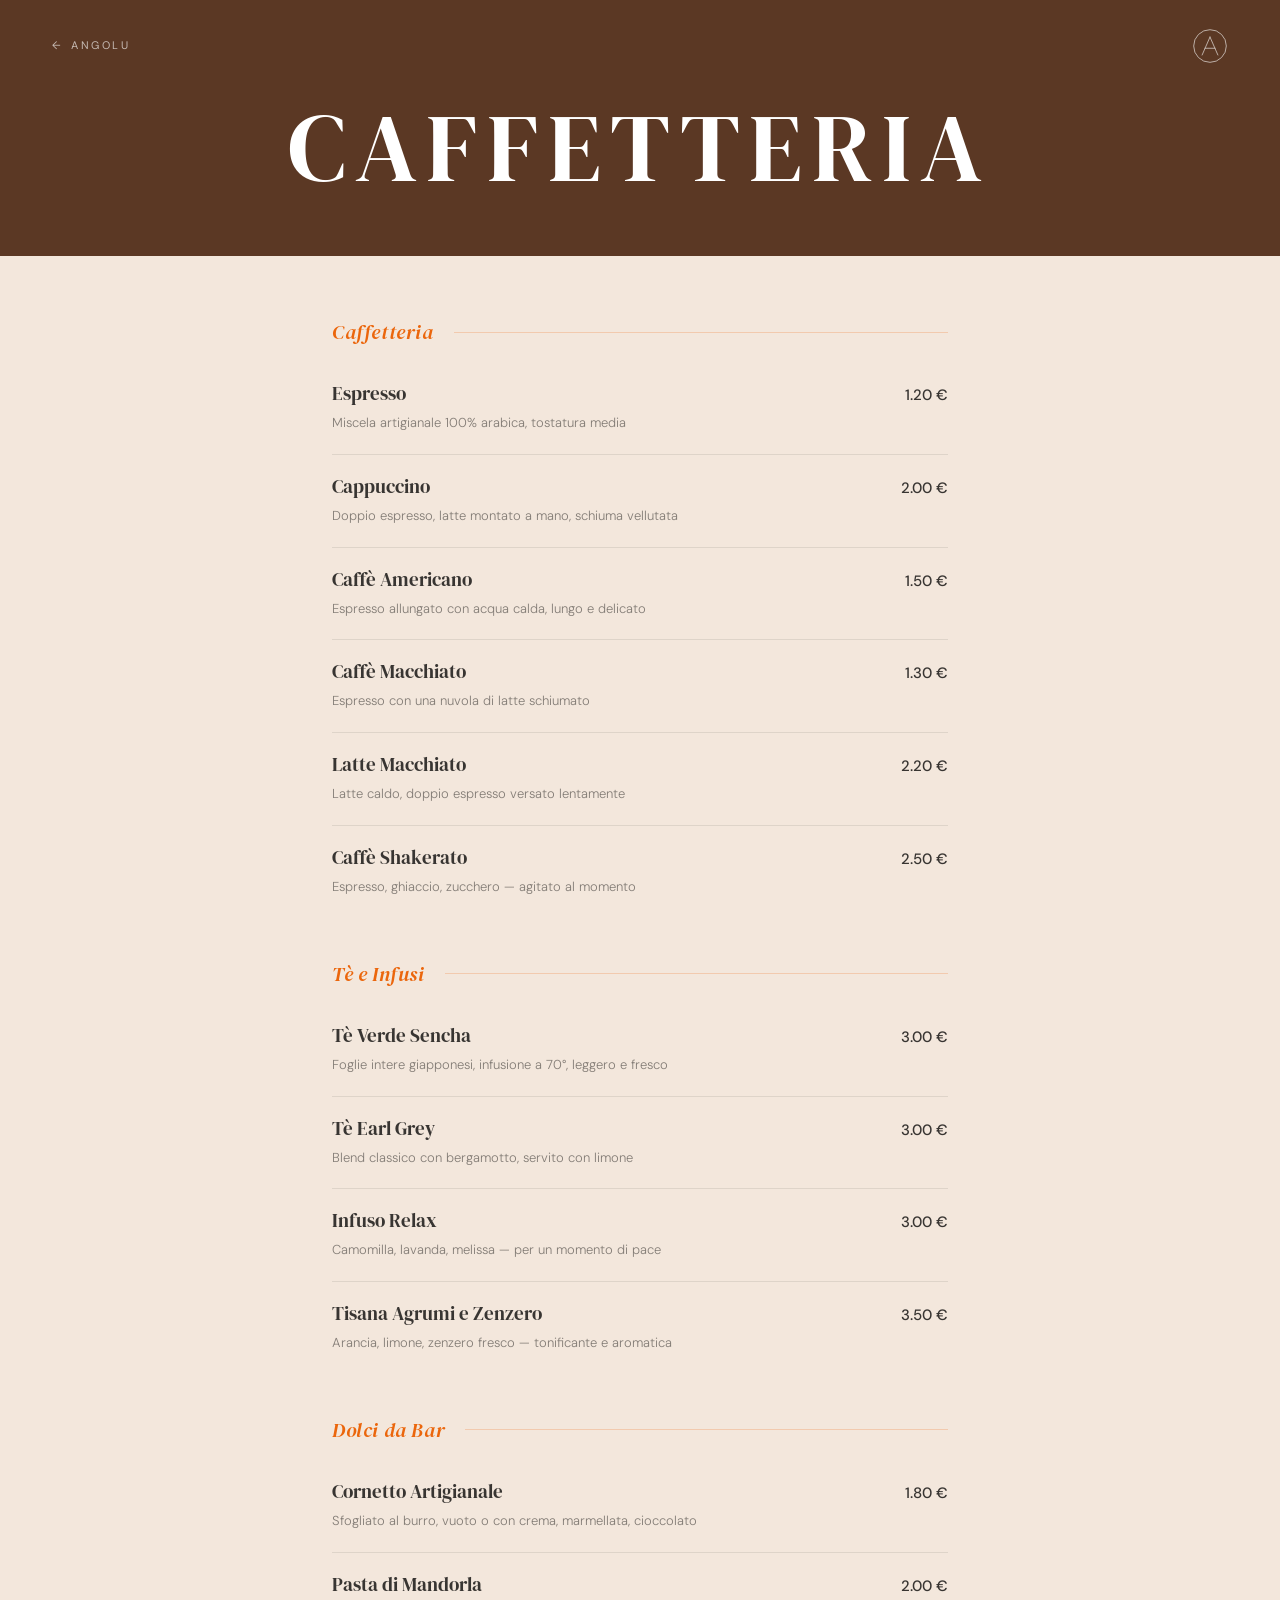
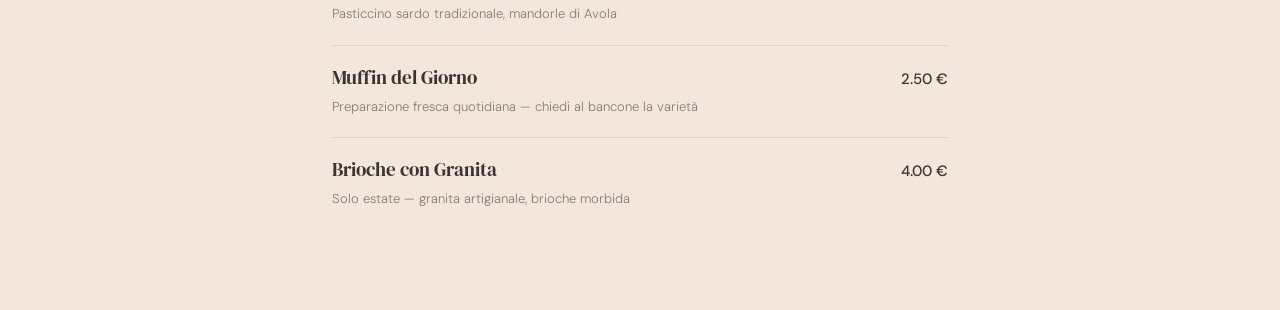
==== caffetteria.html @ 8bc043ad "Initial commit: Angolu bar menu website Co-Authored-By: Claude Sonnet 4.6 <noreply@anthropic.com>" ====
<!DOCTYPE html>
<html lang="it">
<head>
  <meta charset="UTF-8">
  <meta name="viewport" content="width=device-width, initial-scale=1.0">
  <title>Caffetteria — Angolu</title>
  <style>
    :root {
      --header-color: #5b3824;
      --body-color: #f3e7dc;
    }
  </style>
  <link rel="preconnect" href="https://fonts.googleapis.com">
  <link rel="preconnect" href="https://fonts.gstatic.com" crossorigin>
  <link href="https://fonts.googleapis.com/css2?family=DM+Serif+Display:ital@0;1&family=DM+Sans:wght@300;400;500&display=swap" rel="stylesheet">
  <link rel="stylesheet" href="style.css">
</head>
<body class="menu-page">

  <header class="menu-header">
    <nav class="header-nav">
      <a href="index.html" class="back-link">
        <span class="back-arrow">←</span>
        Angolu
      </a>
      <img src="assets/logo.svg" alt="Angolu" class="header-logo">
    </nav>
    <h1 class="category-title">Caffetteria</h1>
  </header>

  <main>
    <div class="menu-content" id="menu-container"></div>
  </main>

  <script src="menu-data.js"></script>
  <script src="app.js"></script>
  <script>renderMenu('caffetteria');</script>

</body>
</html>
---- style.css ----
/* ============================================
   VARIABLES & BASE
   ============================================ */

:root {
  --font-display: 'DM Serif Display', Georgia, serif;
  --font-body: 'DM Sans', system-ui, sans-serif;
}

*, *::before, *::after {
  box-sizing: border-box;
  margin: 0;
  padding: 0;
}

html {
  font-size: 16px;
  -webkit-font-smoothing: antialiased;
  -moz-osx-font-smoothing: grayscale;
}

body {
  font-family: var(--font-body);
  line-height: 1.6;
}

a {
  text-decoration: none;
  color: inherit;
}

/* ============================================
   HOMEPAGE
   ============================================ */

body.home {
  background: #0a0a0a;
  color: #f5f0e8;
  min-height: 100vh;
  display: flex;
  align-items: center;
  justify-content: center;
}

.home-main {
  display: flex;
  flex-direction: column;
  align-items: center;
  padding: 60px 40px;
  text-align: center;
  width: 100%;
  max-width: 840px;
}

.home-logo {
  margin-bottom: 36px;
  animation: fadeUp 0.9s ease both;
}

.home-logo .logo-img {
  width: 72px;
  height: 72px;
}

.home-title {
  font-family: var(--font-display);
  font-size: clamp(52px, 10vw, 100px);
  font-weight: 400;
  letter-spacing: 0.22em;
  text-transform: uppercase;
  color: #f5f0e8;
  line-height: 1;
  margin-bottom: 18px;
  animation: fadeUp 0.9s 0.12s ease both;
}

.home-subtitle {
  font-family: var(--font-body);
  font-size: 11px;
  font-weight: 300;
  letter-spacing: 0.3em;
  text-transform: uppercase;
  color: rgba(245, 240, 232, 0.4);
  margin-bottom: 68px;
  animation: fadeUp 0.9s 0.22s ease both;
}

.home-cta {
  display: flex;
  gap: 20px;
  flex-wrap: wrap;
  justify-content: center;
  margin-bottom: 80px;
  animation: fadeUp 0.9s 0.36s ease both;
}

.cta-card {
  position: relative;
  overflow: hidden;
  display: flex;
  align-items: center;
  justify-content: center;
  padding: 20px 52px;
  border: 1px solid rgba(245, 240, 232, 0.28);
  min-width: 180px;
  cursor: pointer;
  transition: border-color 0.4s;
}

.cta-card::before {
  content: '';
  position: absolute;
  inset: 0;
  background: #f5f0e8;
  transform: translateY(101%);
  transition: transform 0.45s cubic-bezier(0.4, 0, 0.2, 1);
}

.cta-card:hover::before {
  transform: translateY(0);
}

.cta-card:hover {
  border-color: #f5f0e8;
}

.cta-card:hover .cta-label {
  color: #0a0a0a;
}

.cta-label {
  font-family: var(--font-body);
  font-size: 11px;
  font-weight: 400;
  letter-spacing: 0.28em;
  text-transform: uppercase;
  color: #f5f0e8;
  position: relative;
  z-index: 1;
  transition: color 0.35s;
}

.home-footer {
  animation: fadeUp 0.9s 0.5s ease both;
}

.social-link {
  display: inline-flex;
  align-items: center;
  gap: 9px;
  color: rgba(245, 240, 232, 0.35);
  font-family: var(--font-body);
  font-size: 11px;
  font-weight: 300;
  letter-spacing: 0.22em;
  text-transform: uppercase;
  transition: color 0.3s;
}

.social-link:hover {
  color: rgba(245, 240, 232, 0.85);
}

.social-link svg {
  width: 16px;
  height: 16px;
  flex-shrink: 0;
}

/* ============================================
   HOMEPAGE ANIMATION
   ============================================ */

@keyframes fadeUp {
  from {
    opacity: 0;
    transform: translateY(22px);
  }
  to {
    opacity: 1;
    transform: translateY(0);
  }
}

/* ============================================
   MENU PAGES
   ============================================ */

body.menu-page {
  background: var(--body-color);
  min-height: 100vh;
}

.menu-header {
  background: var(--header-color);
  color: white;
  padding: 28px 52px 60px;
  display: flex;
  flex-direction: column;
}

.header-nav {
  display: flex;
  justify-content: space-between;
  align-items: center;
  margin-bottom: 36px;
}

.back-link {
  font-family: var(--font-body);
  font-size: 11px;
  font-weight: 400;
  letter-spacing: 0.22em;
  text-transform: uppercase;
  color: rgba(255, 255, 255, 0.65);
  display: inline-flex;
  align-items: center;
  gap: 8px;
  transition: color 0.25s;
}

.back-link:hover {
  color: white;
}

.back-arrow {
  display: inline-block;
  transition: transform 0.25s;
}

.back-link:hover .back-arrow {
  transform: translateX(-4px);
}

.header-logo {
  width: 36px;
  height: 36px;
  opacity: 0.7;
}

.category-title {
  font-family: var(--font-display);
  font-size: clamp(58px, 10vw, 96px);
  font-weight: 400;
  color: white;
  text-align: center;
  letter-spacing: 0.1em;
  text-transform: uppercase;
  line-height: 1;
}

/* ============================================
   MENU CONTENT
   ============================================ */

.menu-content {
  max-width: 720px;
  margin: 0 auto;
  padding: 60px 52px 100px;
}

.menu-section {
  margin-bottom: 60px;
}

.menu-section:last-child {
  margin-bottom: 0;
}

.section-title {
  font-family: var(--font-display);
  font-style: italic;
  font-size: 20px;
  font-weight: 400;
  color: #eb660c;
  display: flex;
  align-items: center;
  gap: 20px;
  margin-bottom: 28px;
  letter-spacing: 0.03em;
}

.section-title::after {
  content: '';
  flex: 1;
  height: 1px;
  background: rgba(235, 102, 12, 0.22);
}

.item-list {
  list-style: none;
}

.menu-item {
  padding: 20px 0;
  border-bottom: 1px solid rgba(56, 53, 50, 0.11);
}

.menu-item:first-child {
  padding-top: 6px;
}

.menu-item:last-child {
  border-bottom: none;
  padding-bottom: 0;
}

.item-header {
  display: flex;
  justify-content: space-between;
  align-items: baseline;
  gap: 20px;
  margin-bottom: 6px;
}

.item-name {
  font-family: var(--font-display);
  font-size: 19px;
  font-weight: 400;
  color: #383532;
  line-height: 1.2;
}

.item-price {
  font-family: var(--font-body);
  font-size: 15px;
  font-weight: 500;
  color: #383532;
  white-space: nowrap;
  flex-shrink: 0;
}

.item-desc {
  font-family: var(--font-body);
  font-size: 13px;
  font-weight: 300;
  color: rgba(56, 53, 50, 0.6);
  line-height: 1.6;
  margin: 0;
}

/* ============================================
   RESPONSIVE
   ============================================ */

@media (max-width: 640px) {
  .home-main {
    padding: 52px 28px;
  }

  .home-cta {
    flex-direction: column;
    align-items: stretch;
    gap: 12px;
    margin-bottom: 60px;
  }

  .cta-card {
    padding: 18px 32px;
    min-width: unset;
  }

  .menu-header {
    padding: 24px 28px 44px;
  }

  .header-nav {
    margin-bottom: 28px;
  }

  .menu-content {
    padding: 40px 28px 72px;
  }

  .section-title {
    font-size: 18px;
  }

  .item-name {
    font-size: 17px;
  }
}
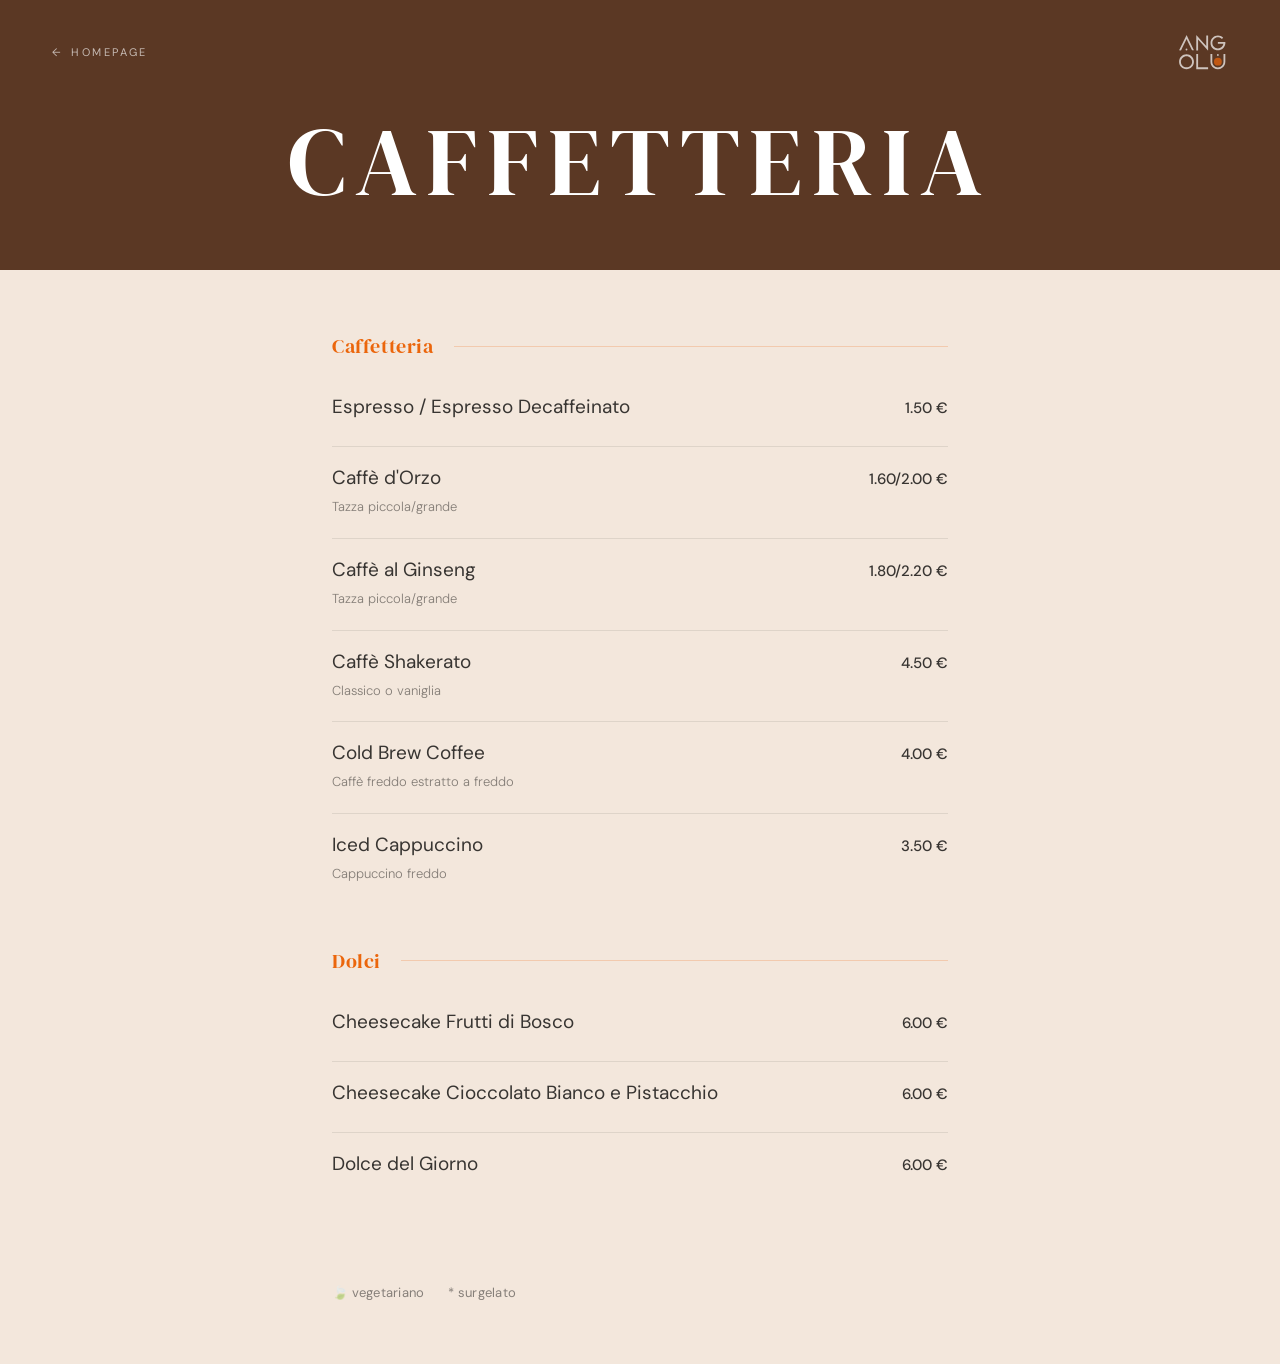
==== commit b285af36: "fix" ====
--- a/caffetteria.html
+++ b/caffetteria.html
@@ -1,40 +1,47 @@
-<!DOCTYPE html>
+<!doctype html>
 <html lang="it">
-<head>
-  <meta charset="UTF-8">
-  <meta name="viewport" content="width=device-width, initial-scale=1.0">
-  <title>Caffetteria — Angolu</title>
-  <style>
-    :root {
-      --header-color: #5b3824;
-      --body-color: #f3e7dc;
-    }
-  </style>
-  <link rel="preconnect" href="https://fonts.googleapis.com">
-  <link rel="preconnect" href="https://fonts.gstatic.com" crossorigin>
-  <link href="https://fonts.googleapis.com/css2?family=DM+Serif+Display:ital@0;1&family=DM+Sans:wght@300;400;500&display=swap" rel="stylesheet">
-  <link rel="stylesheet" href="style.css">
-</head>
-<body class="menu-page">
+  <head>
+    <meta charset="UTF-8" />
+    <meta name="viewport" content="width=device-width, initial-scale=1.0" />
+    <title>Caffetteria — Angolu</title>
+    <style>
+      :root {
+        --header-color: #5b3824;
+        --body-color: #f3e7dc;
+      }
+    </style>
+    <link rel="preconnect" href="https://fonts.googleapis.com" />
+    <link rel="preconnect" href="https://fonts.gstatic.com" crossorigin />
+    <link
+      href="https://fonts.googleapis.com/css2?family=DM+Serif+Display:ital@0;1&family=DM+Sans:wght@300;400;500&display=swap"
+      rel="stylesheet"
+    />
+    <link rel="stylesheet" href="style.css" />
+  </head>
+  <body class="menu-page">
+    <header class="menu-header">
+      <nav class="header-nav">
+        <a href="index.html" class="back-link">
+          <span class="back-arrow">←</span>
+          homepage
+        </a>
+        <img src="assets/logo.svg" alt="Angolu" class="header-logo" />
+      </nav>
+      <h1 class="category-title">Caffetteria</h1>
+    </header>
 
-  <header class="menu-header">
-    <nav class="header-nav">
-      <a href="index.html" class="back-link">
-        <span class="back-arrow">←</span>
-        Angolu
-      </a>
-      <img src="assets/logo.svg" alt="Angolu" class="header-logo">
-    </nav>
-    <h1 class="category-title">Caffetteria</h1>
-  </header>
+    <main>
+      <div class="menu-content" id="menu-container"></div>
+      <div class="menu-legend">
+        <span>🍃 vegetariano</span>
+        <span>* surgelato</span>
+      </div>
+    </main>
 
-  <main>
-    <div class="menu-content" id="menu-container"></div>
-  </main>
-
-  <script src="menu-data.js"></script>
-  <script src="app.js"></script>
-  <script>renderMenu('caffetteria');</script>
-
-</body>
+    <script src="menu-data.js"></script>
+    <script src="app.js"></script>
+    <script>
+      renderMenu("caffetteria");
+    </script>
+  </body>
 </html>
--- a/style.css
+++ b/style.css
@@ -3,11 +3,13 @@
    ============================================ */
 
 :root {
-  --font-display: 'DM Serif Display', Georgia, serif;
-  --font-body: 'DM Sans', system-ui, sans-serif;
-}
-
-*, *::before, *::after {
+  --font-display: "DM Serif Display", Georgia, serif;
+  --font-body: "DM Sans", system-ui, sans-serif;
+}
+
+*,
+*::before,
+*::after {
   box-sizing: border-box;
   margin: 0;
   padding: 0;
@@ -29,6 +31,19 @@
   color: inherit;
 }
 
+.section-title {
+  font-family: var(--font-display);
+  font-style: normal;
+  font-size: 22px !important;
+  font-weight: 400;
+  color: #eb660c;
+  display: flex;
+  align-items: center;
+  gap: 20px;
+  margin-bottom: 28px;
+  letter-spacing: 0.03em;
+}
+
 /* ============================================
    HOMEPAGE
    ============================================ */
@@ -36,7 +51,6 @@
 body.home {
   background: #0a0a0a;
   color: #f5f0e8;
-  min-height: 100vh;
   display: flex;
   align-items: center;
   justify-content: center;
@@ -58,8 +72,8 @@
 }
 
 .home-logo .logo-img {
-  width: 72px;
-  height: 72px;
+  width: 125px;
+  height: 125px;
 }
 
 .home-title {
@@ -108,7 +122,7 @@
 }
 
 .cta-card::before {
-  content: '';
+  content: "";
   position: absolute;
   inset: 0;
   background: #f5f0e8;
@@ -188,7 +202,6 @@
 
 body.menu-page {
   background: var(--body-color);
-  min-height: 100vh;
 }
 
 .menu-header {
@@ -233,14 +246,14 @@
 }
 
 .header-logo {
-  width: 36px;
-  height: 36px;
+  width: 50px;
+  height: 50px;
   opacity: 0.7;
 }
 
 .category-title {
   font-family: var(--font-display);
-  font-size: clamp(58px, 10vw, 96px);
+  font-size: clamp(40px, 10vw, 96px);
   font-weight: 400;
   color: white;
   text-align: center;
@@ -269,8 +282,8 @@
 
 .section-title {
   font-family: var(--font-display);
-  font-style: italic;
-  font-size: 20px;
+  font-style: normal;
+  font-size: 20px !important;
   font-weight: 400;
   color: #eb660c;
   display: flex;
@@ -281,7 +294,7 @@
 }
 
 .section-title::after {
-  content: '';
+  content: "";
   flex: 1;
   height: 1px;
   background: rgba(235, 102, 12, 0.22);
@@ -314,7 +327,7 @@
 }
 
 .item-name {
-  font-family: var(--font-display);
+  font-family: var(--font-body);
   font-size: 19px;
   font-weight: 400;
   color: #383532;
@@ -380,3 +393,27 @@
     font-size: 17px;
   }
 }
+
+.menu-legend {
+  max-width: 720px;
+  margin: 0 auto;
+  padding: 0 52px 60px;
+  display: flex;
+  gap: 24px;
+  font-family: var(--font-body);
+  font-size: 13px;
+  color: rgba(0, 0, 0, 0.45);
+  letter-spacing: 0.02em;
+}
+
+.menu-legend span {
+  display: flex;
+  align-items: center;
+  gap: 6px;
+}
+
+@media (max-width: 600px) {
+  .menu-legend {
+    padding: 0 28px 48px;
+  }
+}
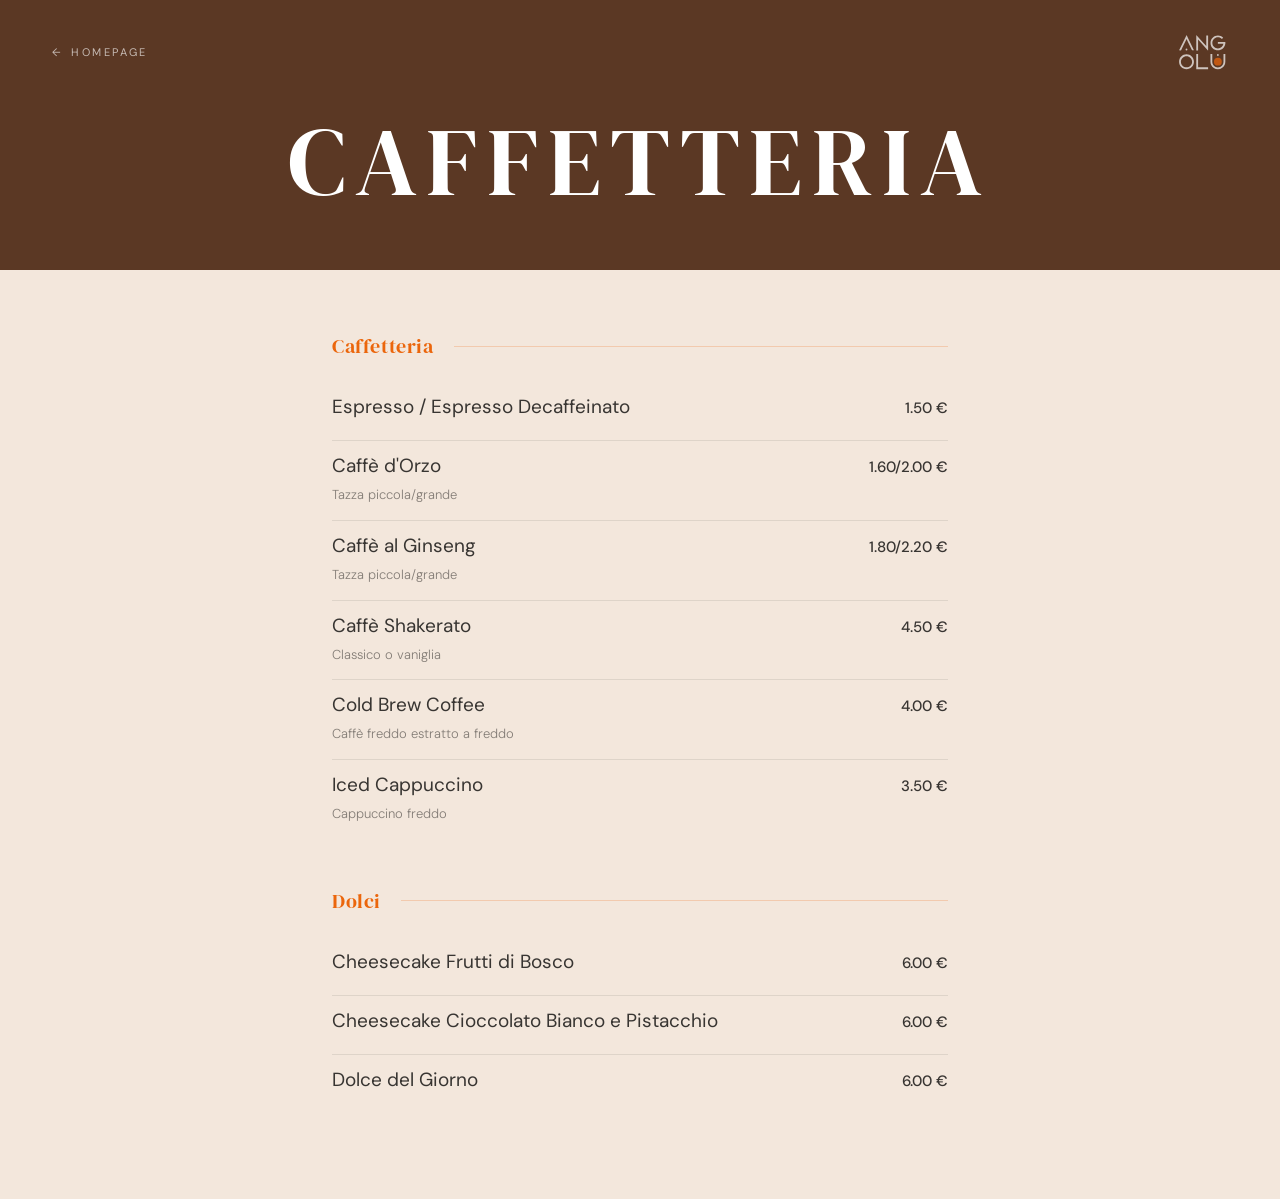
==== commit 53e8d588: "fix" ====
--- a/caffetteria.html
+++ b/caffetteria.html
@@ -32,10 +32,6 @@
 
     <main>
       <div class="menu-content" id="menu-container"></div>
-      <div class="menu-legend">
-        <span>🍃 vegetariano</span>
-        <span>* surgelato</span>
-      </div>
     </main>
 
     <script src="menu-data.js"></script>
--- a/style.css
+++ b/style.css
@@ -162,7 +162,7 @@
   display: inline-flex;
   align-items: center;
   gap: 9px;
-  color: rgba(245, 240, 232, 0.35);
+  color: #f5f0e8;
   font-family: var(--font-body);
   font-size: 11px;
   font-weight: 300;
@@ -305,7 +305,7 @@
 }
 
 .menu-item {
-  padding: 20px 0;
+  padding: 14px 0;
   border-bottom: 1px solid rgba(56, 53, 50, 0.11);
 }
 
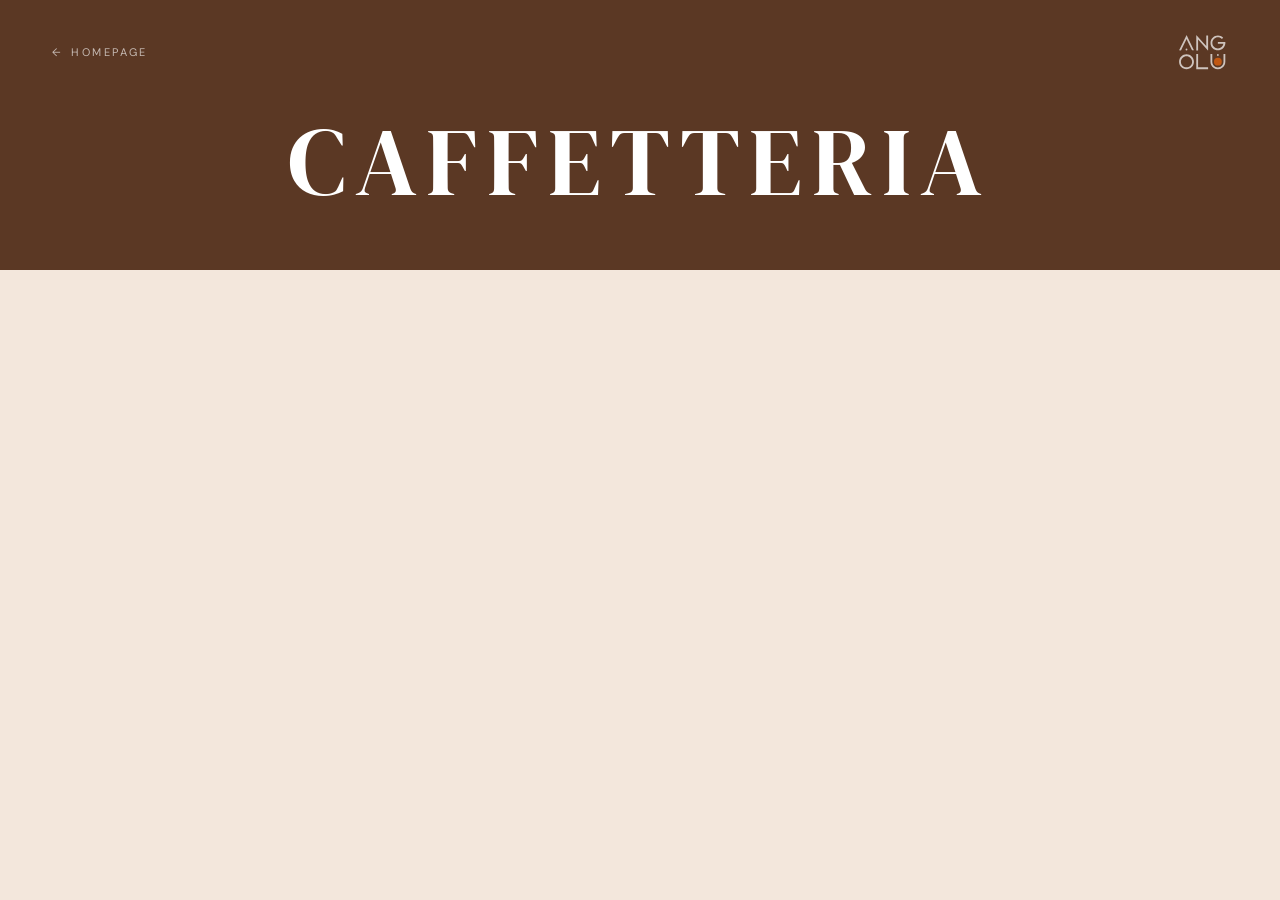
==== commit 82cfbb2f: "Update caffetteria.html" ====
--- a/caffetteria.html
+++ b/caffetteria.html
@@ -37,7 +37,7 @@
     <script src="menu-data.js"></script>
     <script src="app.js"></script>
     <script>
-      renderMenu("caffetteria");
+      renderMenu("Caffetteria");
     </script>
   </body>
 </html>
--- a/style.css
+++ b/style.css
@@ -50,7 +50,7 @@
 
 body.home {
   background: #0a0a0a;
-  color: #f5f0e8;
+  color: #ffffff;
   display: flex;
   align-items: center;
   justify-content: center;
@@ -82,7 +82,7 @@
   font-weight: 400;
   letter-spacing: 0.22em;
   text-transform: uppercase;
-  color: #f5f0e8;
+  color: #ffffff;
   line-height: 1;
   margin-bottom: 18px;
   animation: fadeUp 0.9s 0.12s ease both;
@@ -125,7 +125,7 @@
   content: "";
   position: absolute;
   inset: 0;
-  background: #f5f0e8;
+  background: #ffffff;
   transform: translateY(101%);
   transition: transform 0.45s cubic-bezier(0.4, 0, 0.2, 1);
 }
@@ -135,7 +135,7 @@
 }
 
 .cta-card:hover {
-  border-color: #f5f0e8;
+  border-color: #ffffff;
 }
 
 .cta-card:hover .cta-label {
@@ -148,7 +148,7 @@
   font-weight: 400;
   letter-spacing: 0.28em;
   text-transform: uppercase;
-  color: #f5f0e8;
+  color: #ffffff;
   position: relative;
   z-index: 1;
   transition: color 0.35s;
@@ -162,7 +162,7 @@
   display: inline-flex;
   align-items: center;
   gap: 9px;
-  color: #f5f0e8;
+  color: #ffffff;
   font-family: var(--font-body);
   font-size: 11px;
   font-weight: 300;
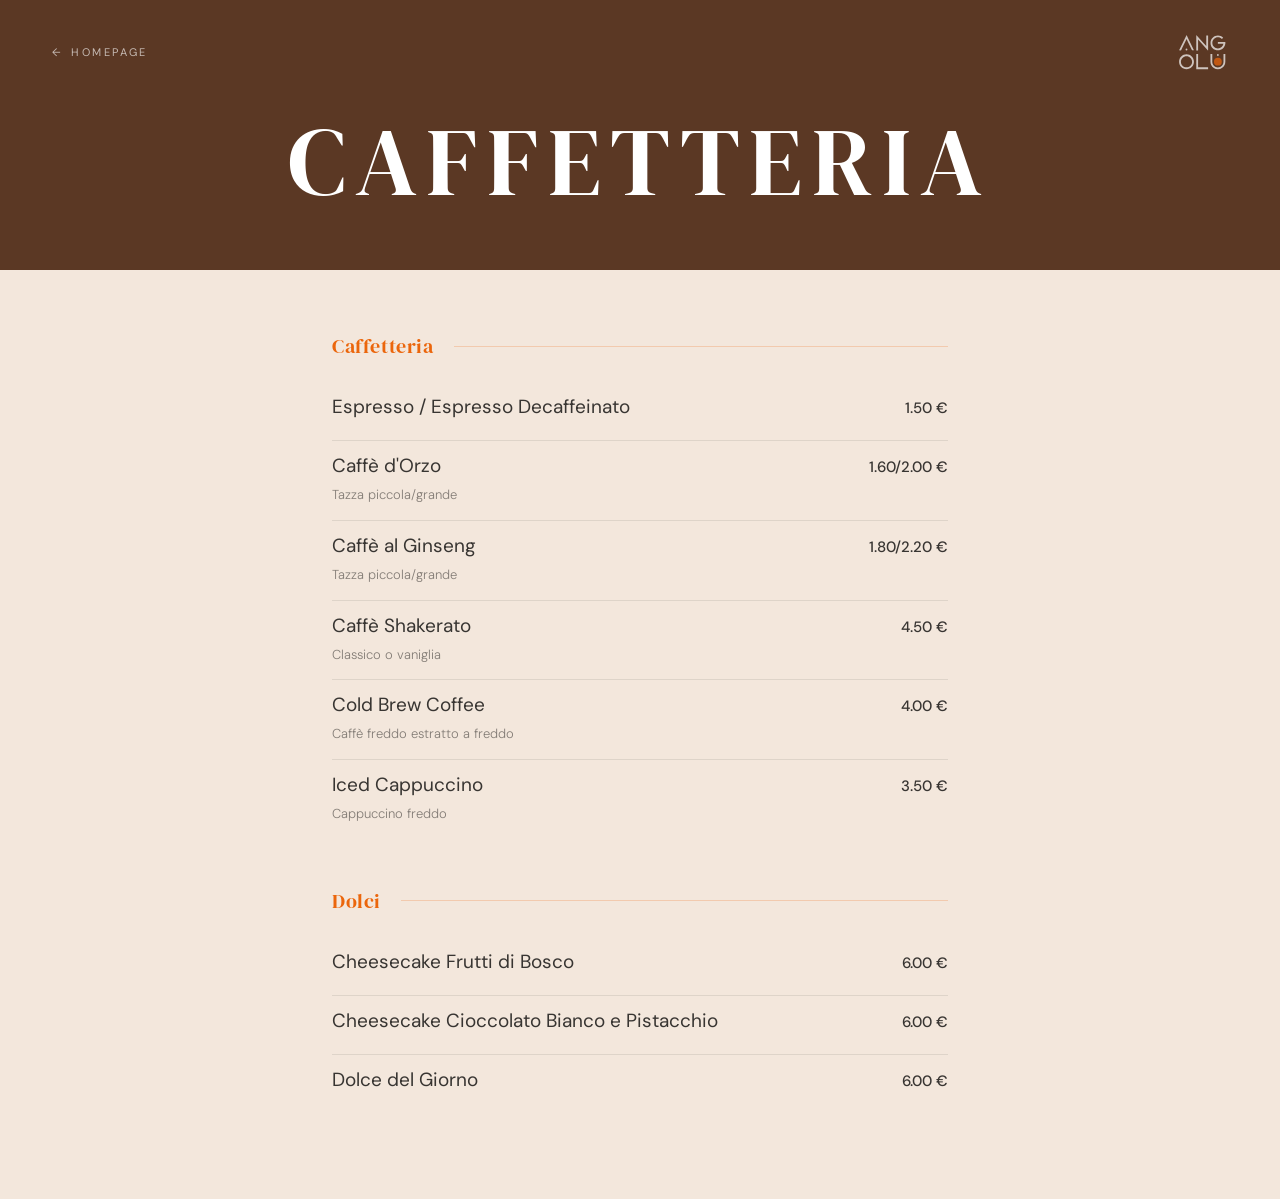
==== commit ef775350: "Update caffetteria.html" ====
--- a/caffetteria.html
+++ b/caffetteria.html
@@ -37,7 +37,7 @@
     <script src="menu-data.js"></script>
     <script src="app.js"></script>
     <script>
-      renderMenu("Caffetteria");
+      renderMenu("CAFFETTERIA");
     </script>
   </body>
 </html>
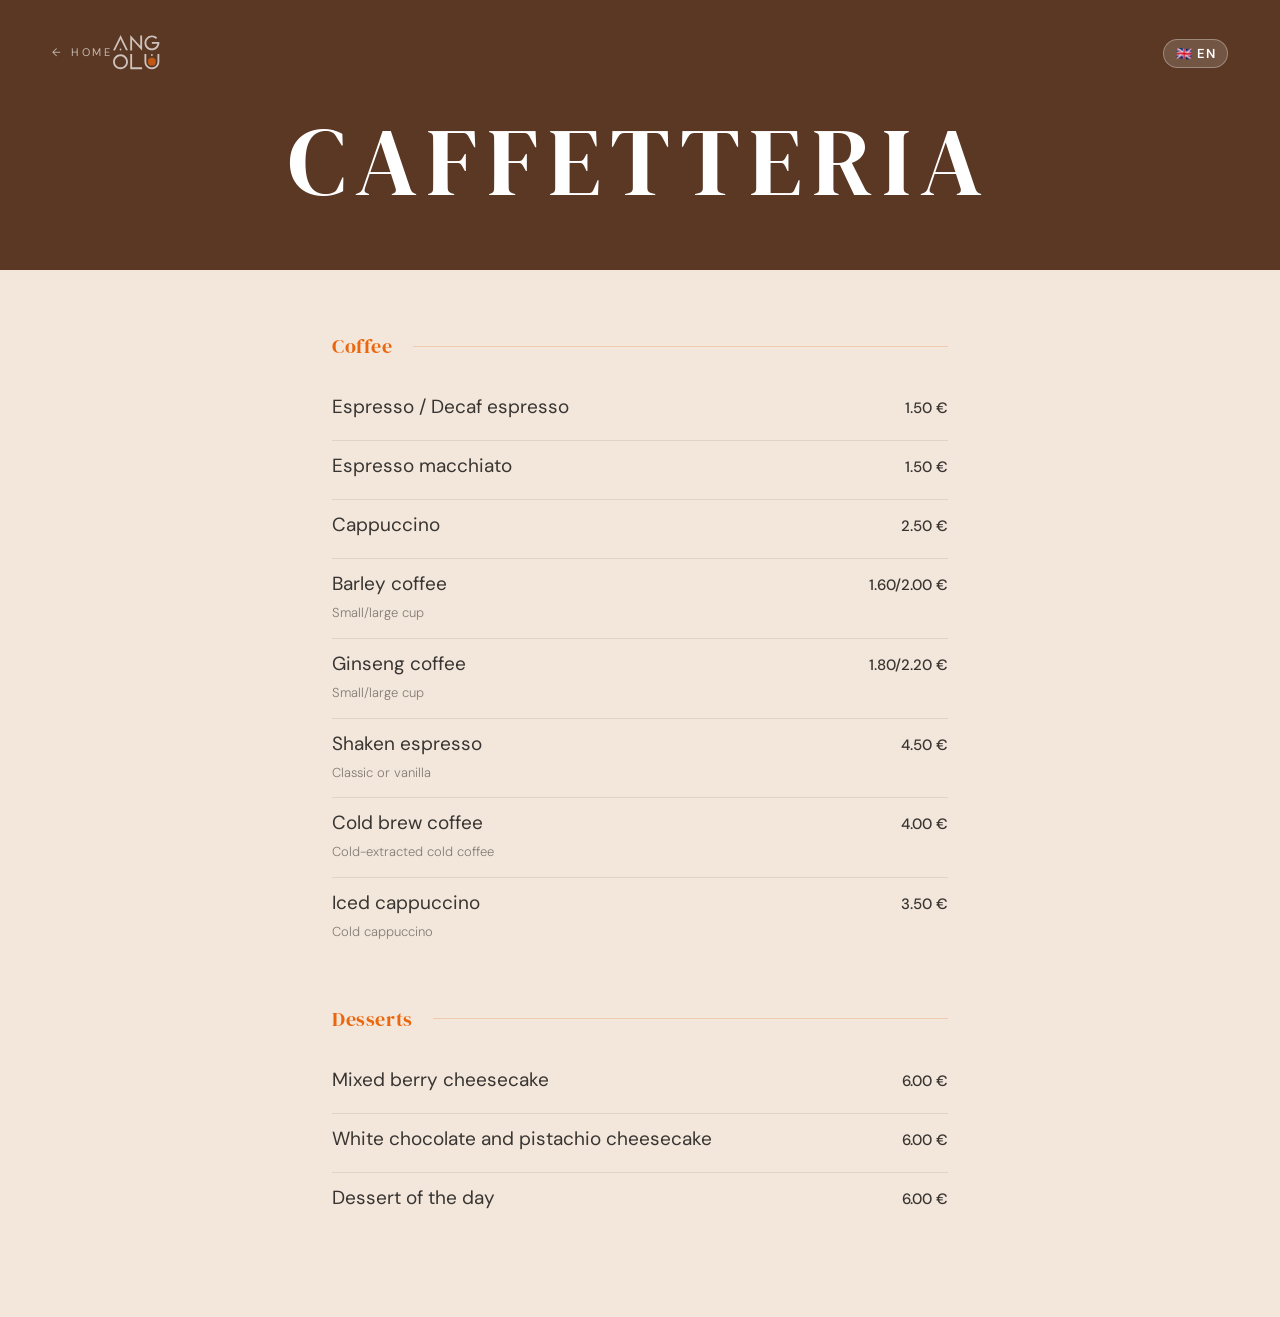
==== commit 128155fd: "feat: add lang toggle and data-i18n attributes to all pages Co-Authored-By: Claude Sonnet 4.6 <norep" ====
--- a/caffetteria.html
+++ b/caffetteria.html
@@ -23,7 +23,7 @@
       <nav class="header-nav">
         <a href="index.html" class="back-link">
           <span class="back-arrow">←</span>
-          homepage
+          <span data-i18n="backLink">homepage</span>
         </a>
         <img src="assets/logo.svg" alt="Angolu" class="header-logo" />
       </nav>
@@ -37,6 +37,7 @@
     <script src="menu-data.js"></script>
     <script src="app.js"></script>
     <script>
+      initLangToggle();
       renderMenu("CAFFETTERIA");
     </script>
   </body>
--- a/style.css
+++ b/style.css
@@ -78,7 +78,7 @@
 
 .home-title {
   font-family: var(--font-display);
-  font-size: clamp(52px, 10vw, 100px);
+  font-size: clamp(46px, 10vw, 100px);
   font-weight: 400;
   letter-spacing: 0.22em;
   text-transform: uppercase;
@@ -246,9 +246,9 @@
 }
 
 .header-logo {
-  width: 50px;
-  height: 50px;
-  opacity: 0.7;
+    width: 50px;
+    height: 50px;
+    opacity: 0.7;
 }
 
 .category-title {
@@ -417,3 +417,40 @@
     padding: 0 28px 48px;
   }
 }
+
+/* ── LANGUAGE TOGGLE ─────────────────────────────────────────────────────── */
+
+.lang-toggle-wrapper {
+  display: flex;
+  justify-content: flex-end;
+  padding: 10px 16px 0;
+}
+
+#lang-toggle {
+  background: rgba(255, 255, 255, 0.15);
+  border: 1px solid rgba(255, 255, 255, 0.3);
+  border-radius: 20px;
+  padding: 5px 12px;
+  color: #fff;
+  font-family: inherit;
+  font-size: 13px;
+  letter-spacing: 0.03em;
+  cursor: pointer;
+  display: flex;
+  align-items: center;
+  gap: 5px;
+  transition: background 0.15s ease;
+}
+
+#lang-toggle:hover {
+  background: rgba(255, 255, 255, 0.25);
+}
+
+#lang-toggle strong {
+  font-weight: 600;
+}
+
+/* On menu pages the toggle sits inside .header-nav — push it to the far right */
+.header-nav #lang-toggle {
+  margin-left: auto;
+}
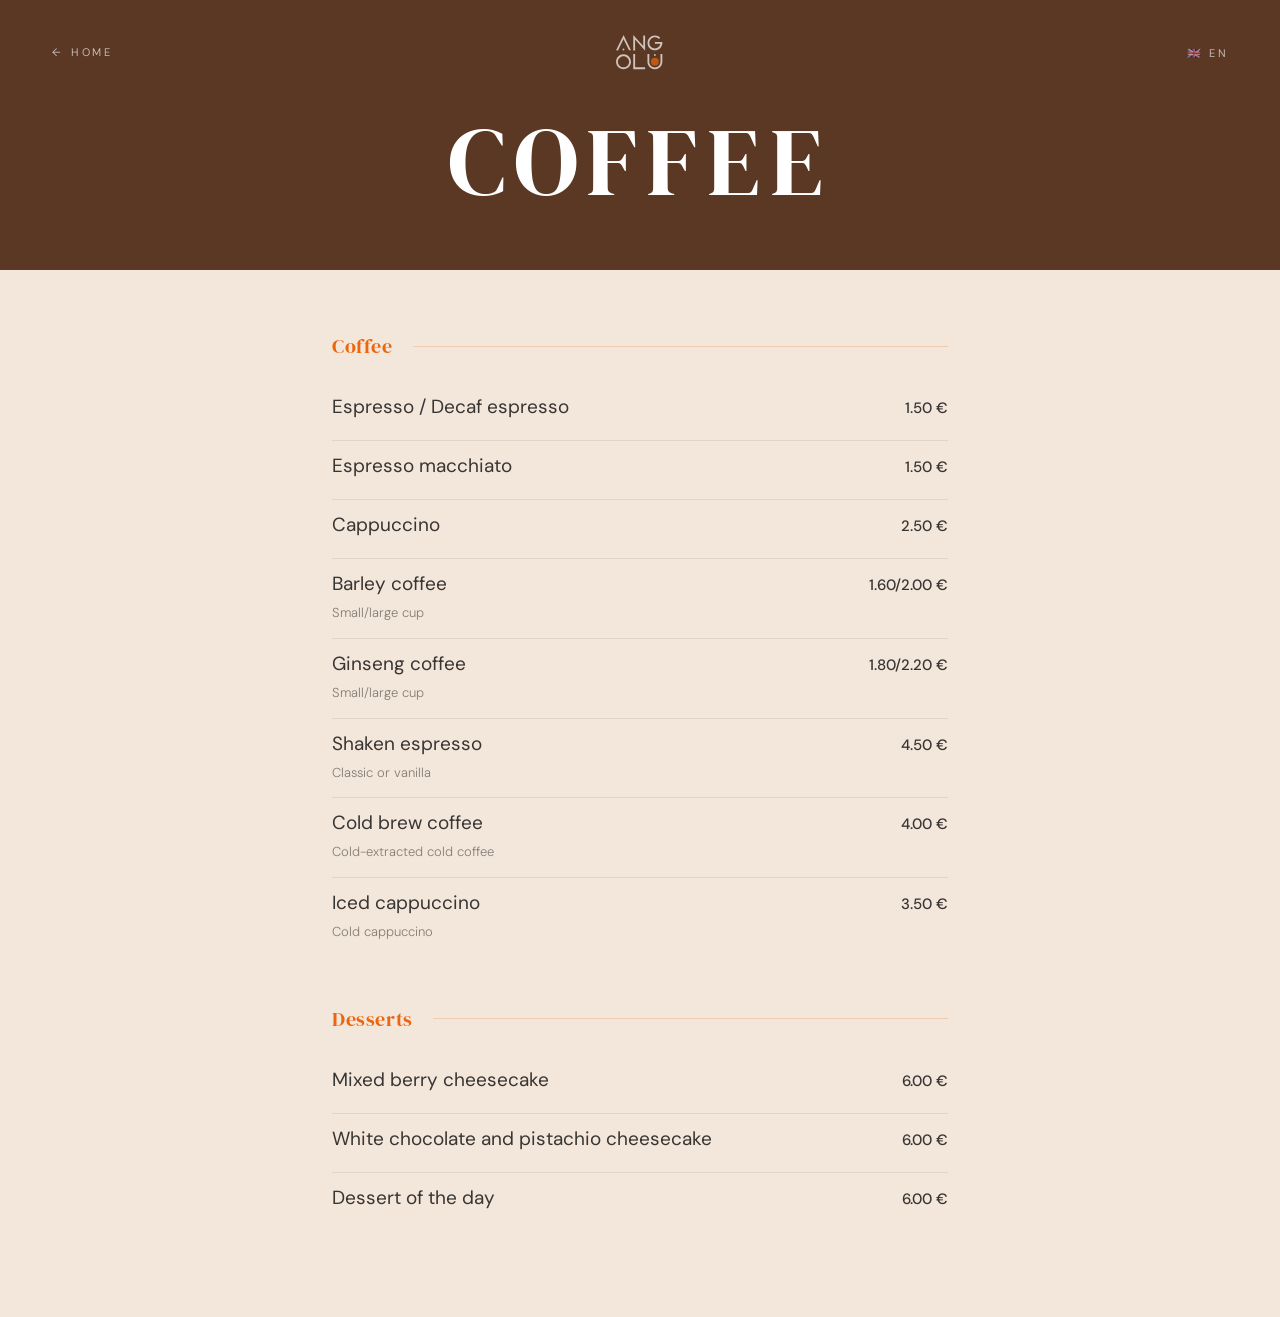
==== commit 8106ec73: "feat: add translations for category names (cantina→cellar, caffetteria→coffee) Co-Authored-By: Claud" ====
--- a/caffetteria.html
+++ b/caffetteria.html
@@ -27,7 +27,7 @@
         </a>
         <img src="assets/logo.svg" alt="Angolu" class="header-logo" />
       </nav>
-      <h1 class="category-title">Caffetteria</h1>
+      <h1 class="category-title" data-i18n="catCaffetteria">Caffetteria</h1>
     </header>
 
     <main>
--- a/style.css
+++ b/style.css
@@ -54,6 +54,7 @@
   display: flex;
   align-items: center;
   justify-content: center;
+  position: relative;
 }
 
 .home-main {
@@ -213,8 +214,8 @@
 }
 
 .header-nav {
-  display: flex;
-  justify-content: space-between;
+  display: grid;
+  grid-template-columns: 1fr auto 1fr;
   align-items: center;
   margin-bottom: 36px;
 }
@@ -246,9 +247,9 @@
 }
 
 .header-logo {
-    width: 50px;
-    height: 50px;
-    opacity: 0.7;
+  width: 50px;
+  height: 50px;
+  opacity: 0.7;
 }
 
 .category-title {
@@ -421,36 +422,37 @@
 /* ── LANGUAGE TOGGLE ─────────────────────────────────────────────────────── */
 
 .lang-toggle-wrapper {
-  display: flex;
-  justify-content: flex-end;
-  padding: 10px 16px 0;
+  position: absolute;
+  top: 45px;
+  right: 30px;
 }
 
 #lang-toggle {
-  background: rgba(255, 255, 255, 0.15);
-  border: 1px solid rgba(255, 255, 255, 0.3);
-  border-radius: 20px;
-  padding: 5px 12px;
+  background: none;
+  border: none;
+  padding: 0;
+  color: rgba(255, 255, 255, 0.65);
+  font-family: inherit;
+  font-size: 11px;
+  font-weight: 400;
+  letter-spacing: 0.22em;
+  text-transform: uppercase;
+  cursor: pointer;
+  display: flex;
+  align-items: center;
+  gap: 6px;
+  transition: color 0.25s;
+}
+
+#lang-toggle:hover {
   color: #fff;
-  font-family: inherit;
-  font-size: 13px;
-  letter-spacing: 0.03em;
-  cursor: pointer;
-  display: flex;
-  align-items: center;
-  gap: 5px;
-  transition: background 0.15s ease;
-}
-
-#lang-toggle:hover {
-  background: rgba(255, 255, 255, 0.25);
 }
 
 #lang-toggle strong {
-  font-weight: 600;
+  font-weight: 400;
 }
 
 /* On menu pages the toggle sits inside .header-nav — push it to the far right */
 .header-nav #lang-toggle {
-  margin-left: auto;
-}
+  justify-self: end;
+}
